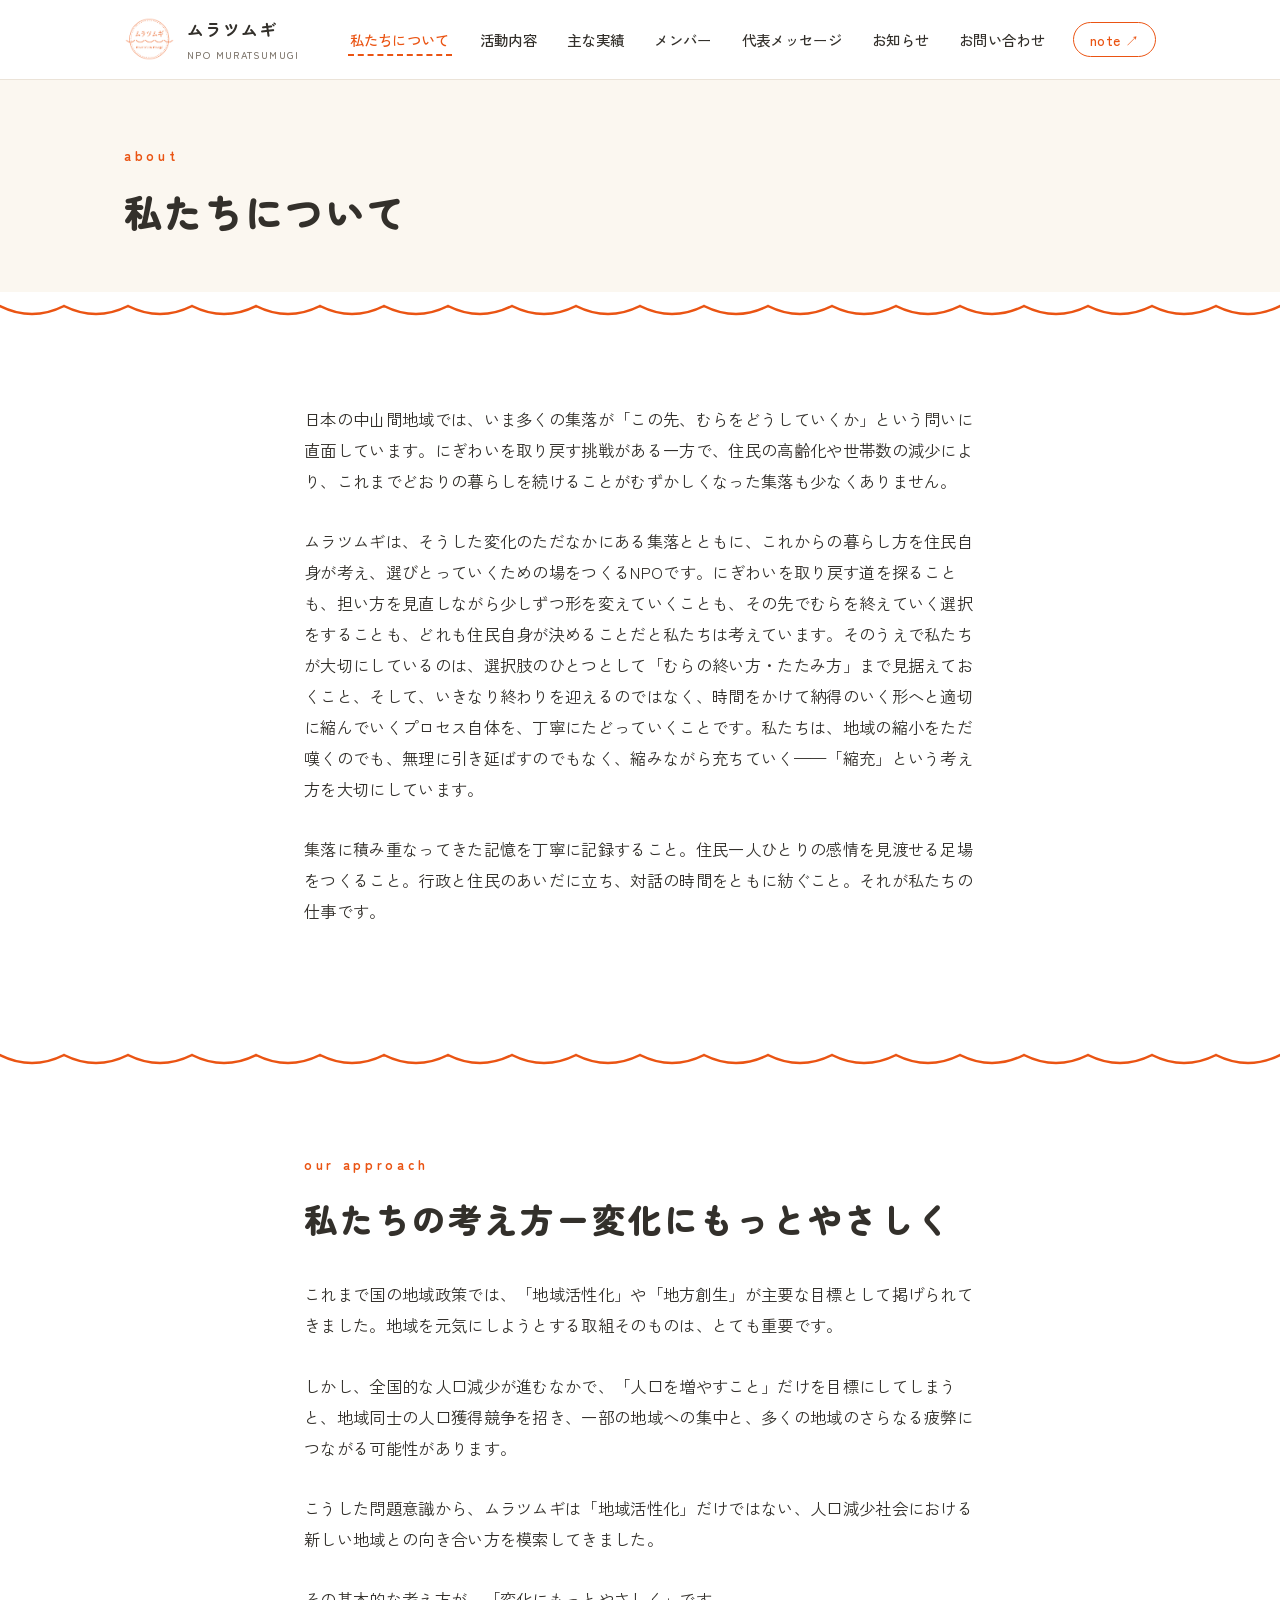
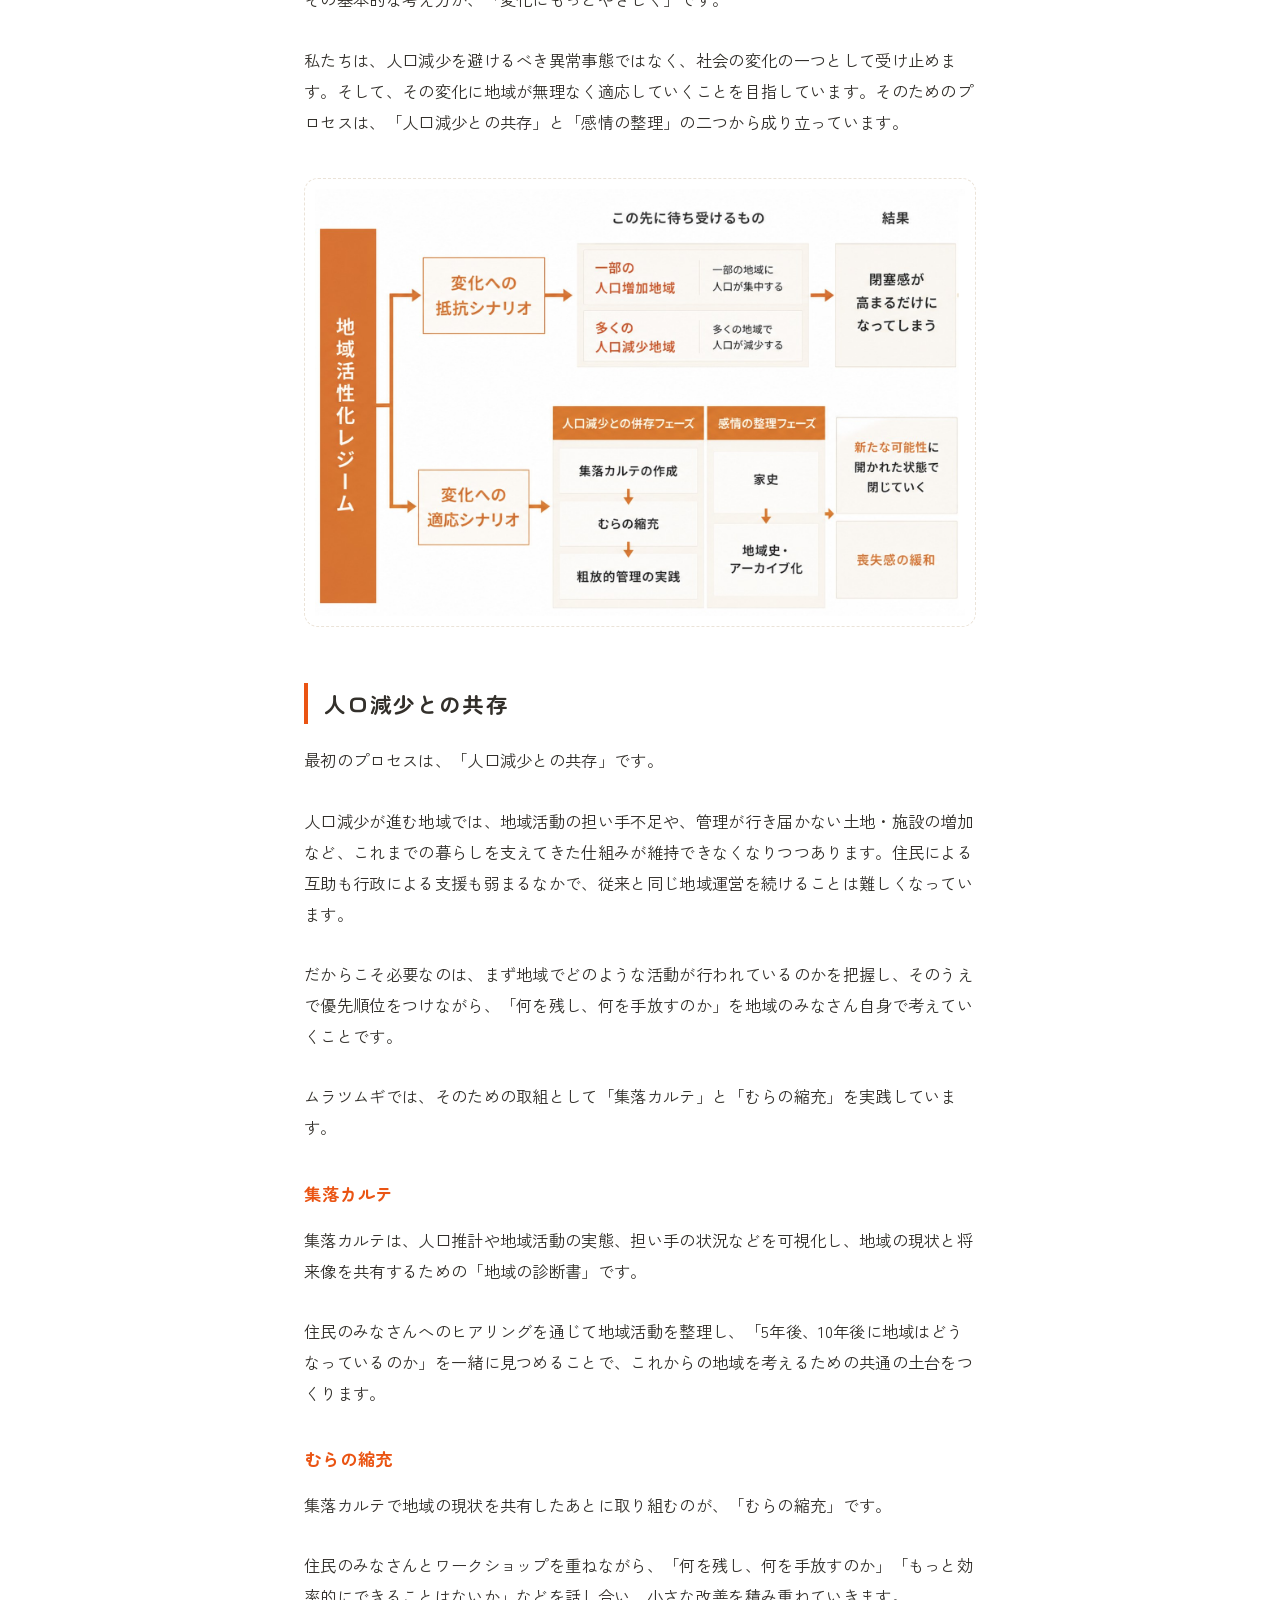
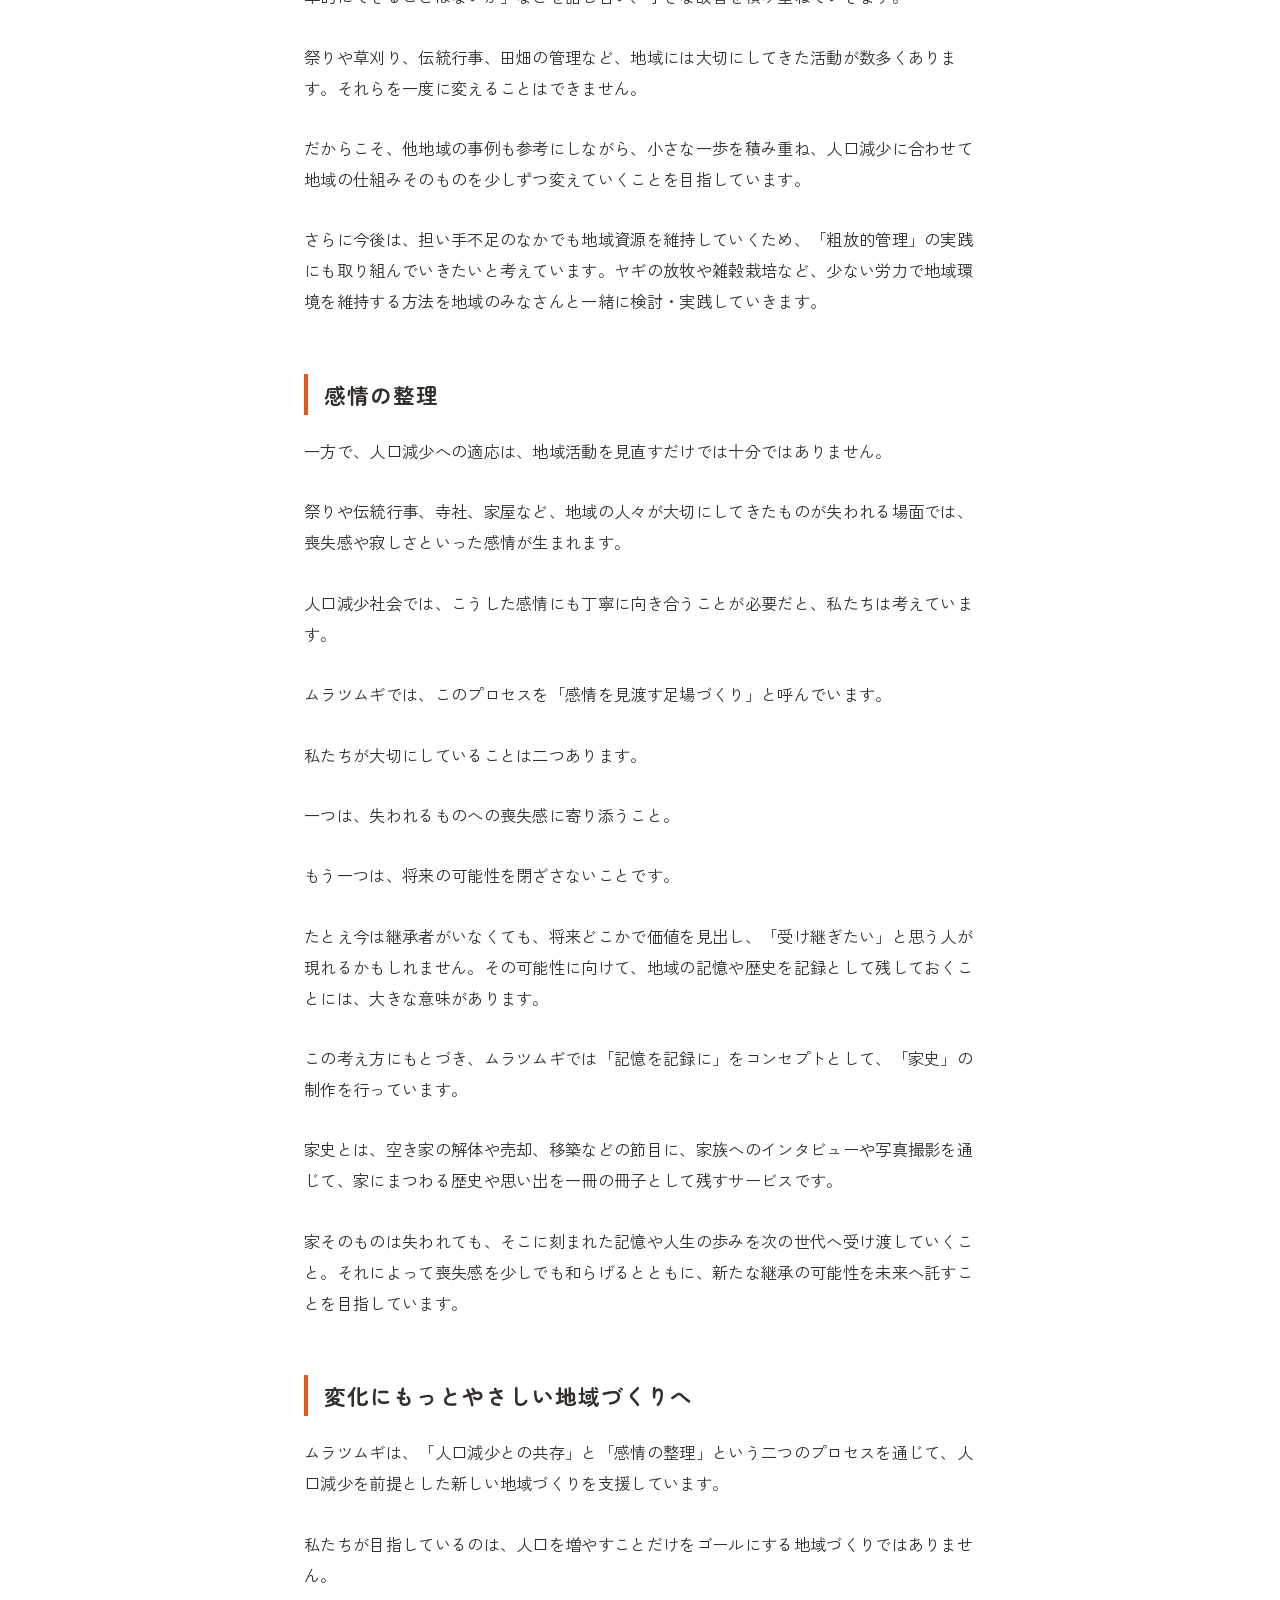
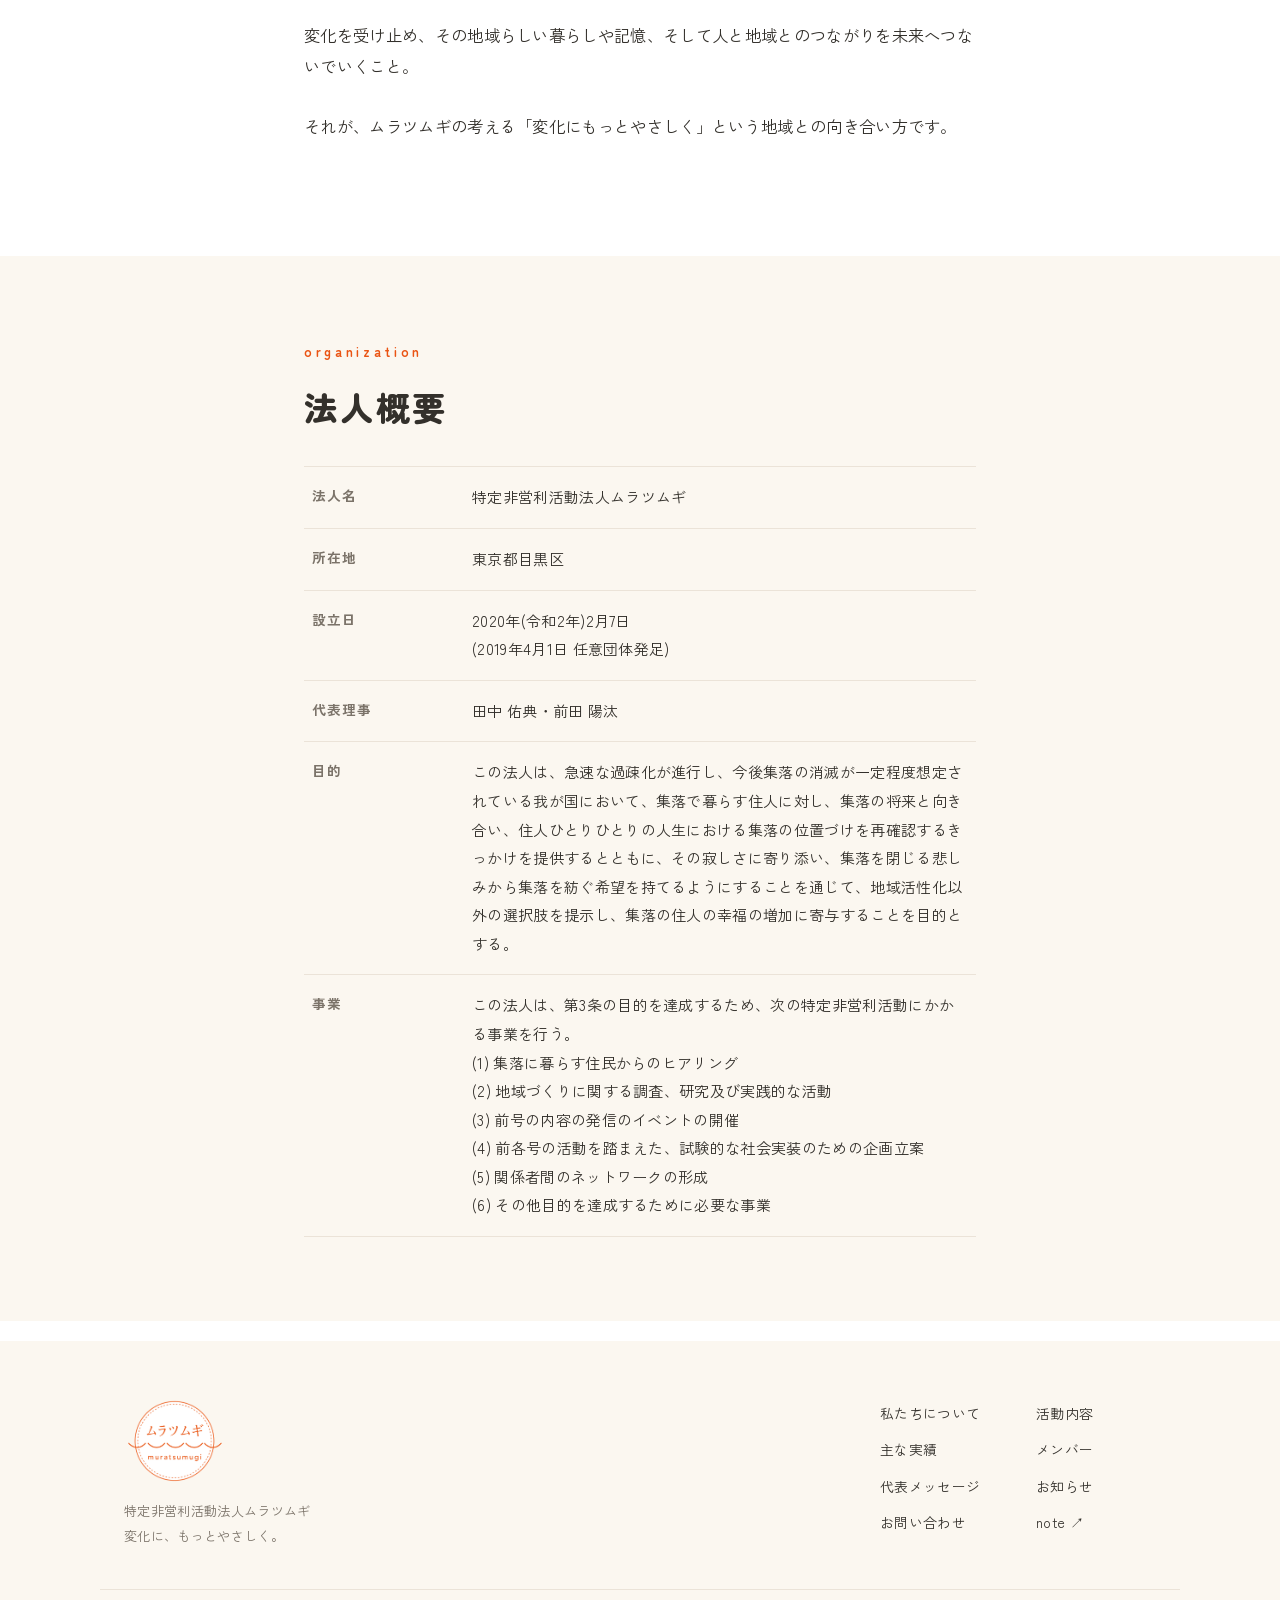
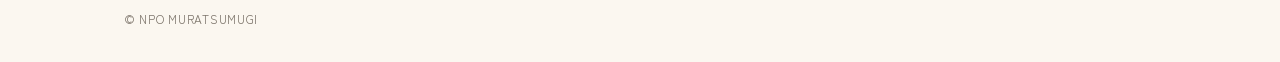
==== about.html @ b2b8e6e3 "Add files via upload" ====
<!DOCTYPE html>
<html lang="ja">
<head>
<meta charset="UTF-8">
<meta name="viewport" content="width=device-width, initial-scale=1.0">
<title>私たちについて|特定非営利活動法人ムラツムギ</title>
<meta name="description" content="ムラツムギの目的と問題意識、団体概要。">
<link rel="icon" href="assets/img/favicon.png">
<link rel="apple-touch-icon" href="assets/img/icon-180.png">
<link rel="preconnect" href="https://fonts.googleapis.com">
<link rel="preconnect" href="https://fonts.gstatic.com" crossorigin>
<link href="https://fonts.googleapis.com/css2?family=Zen+Kaku+Gothic+New:wght@400;500;700&family=Zen+Maru+Gothic:wght@500;700;900&display=swap" rel="stylesheet">
<link rel="stylesheet" href="assets/css/style.css">
</head>
<body data-page="about">

<header class="site-header">
  <div class="header-inner">
    <a class="brand" href="index.html">
      <img src="assets/img/logo.png" alt="ムラツムギのロゴ">
      <span class="brand-name">ムラツムギ<small>NPO MURATSUMUGI</small></span>
    </a>
    <button class="nav-toggle" aria-label="メニューを開く" aria-expanded="false">
      <span></span><span></span><span></span>
    </button>
    <nav class="global-nav" aria-label="グローバルナビゲーション">
      <ul>
        <li><a href="about.html">私たちについて</a></li>
        <li><a href="activities.html">活動内容</a></li>
        <li><a href="works.html">主な実績</a></li>
        <li><a href="members.html">メンバー</a></li>
        <li><a href="message.html">代表メッセージ</a></li>
        <li><a href="news.html">お知らせ</a></li>
        <li><a href="contact.html">お問い合わせ</a></li>
        <li><a class="nav-note-link" href="https://note.com/muratsumugi" target="_blank" rel="noopener" data-note-url>note ↗</a></li>
      </ul>
    </nav>
  </div>
</header>

<main>
  <div class="page-header">
    <div class="container">
      <p class="eyebrow">about</p>
      <h1>私たちについて</h1>
    </div>
  </div>
  <div class="wave wave--drift" aria-hidden="true"></div>

  <section class="section">
    <div class="narrow">
      <div class="message-body" id="about-body"></div>
    </div>
  </section>
  <div class="wave" aria-hidden="true"></div>
  <section class="section">
    <div class="narrow">
      <p class="eyebrow">our approach</p>
      <h2 class="section-title" id="philosophy-title"></h2>
      <div class="message-body rich" id="philosophy-body"></div>
    </div>
  </section>
  <section class="section section--kinari">
    <div class="narrow">
      <p class="eyebrow">organization</p>
      <h2 class="section-title">法人概要</h2>
      <dl class="org-table" id="org-table"></dl>
    </div>
  </section>
</main>

<footer class="site-footer">
  <div class="footer-inner">
    <div class="footer-brand">
      <img src="assets/img/logo.png" alt="ムラツムギのロゴ">
      <p>特定非営利活動法人ムラツムギ<br>変化に、もっとやさしく。</p>
    </div>
    <nav class="footer-nav" aria-label="フッターナビゲーション">
      <ul>
        <li><a href="about.html">私たちについて</a></li>
        <li><a href="activities.html">活動内容</a></li>
        <li><a href="works.html">主な実績</a></li>
        <li><a href="members.html">メンバー</a></li>
        <li><a href="message.html">代表メッセージ</a></li>
        <li><a href="news.html">お知らせ</a></li>
        <li><a href="contact.html">お問い合わせ</a></li>
        <li><a href="https://note.com/muratsumugi" target="_blank" rel="noopener" data-note-url>note ↗</a></li>
      </ul>
    </nav>
  </div>
  <p class="copyright">© NPO MURATSUMUGI</p>
</footer>

<script src="assets/js/main.js"></script>
</body>
</html>
---- assets/css/style.css ----
/* ============================================================
   ムラツムギ 公式サイト スタイルシート
   デザイントークンはロゴから抽出:
   朱 #EA5413 / 墨 #33302B / 灰 #7B7369 / 生成り #FBF7F0
   モチーフ: 波線(畝・山並み・縫い取り) と 破線(縫い目)
   ============================================================ */

:root {
  --shu: #EA5413;          /* ロゴの朱色 */
  --shu-deep: #C74409;     /* ホバー等の濃い朱 */
  --shu-tint: #FDEFE6;     /* 朱の淡い下地 */
  --sumi: #33302B;         /* 本文の墨色 */
  --hai: #7B7369;          /* 補助テキスト */
  --kinari: #FBF7F0;       /* 生成り(アクセント面) */
  --line: #EBE3D8;         /* 罫線 */
  --white: #FFFFFF;

  --font-display: "Zen Maru Gothic", "Hiragino Maru Gothic ProN", sans-serif;
  --font-body: "Zen Kaku Gothic New", "Hiragino Kaku Gothic ProN", "Yu Gothic", sans-serif;

  --w-max: 1080px;
  --w-narrow: 720px;
}

* { box-sizing: border-box; margin: 0; padding: 0; }

html { scroll-behavior: smooth; }

body {
  font-family: var(--font-body);
  color: var(--sumi);
  background: var(--white);
  line-height: 1.9;
  font-size: 16px;
  letter-spacing: 0.02em;
  -webkit-font-smoothing: antialiased;
}

img { max-width: 100%; display: block; }
a { color: var(--shu); text-decoration: none; }
a:hover { color: var(--shu-deep); }
a:focus-visible, button:focus-visible {
  outline: 2px solid var(--shu);
  outline-offset: 3px;
  border-radius: 2px;
}

.container { max-width: var(--w-max); margin: 0 auto; padding: 0 24px; }
.narrow { max-width: var(--w-narrow); margin: 0 auto; padding: 0 24px; }

/* ---------- ヘッダー ---------- */
.site-header {
  position: sticky; top: 0; z-index: 50;
  background: rgba(255,255,255,0.92);
  backdrop-filter: blur(8px);
  border-bottom: 1px solid var(--line);
}
.header-inner {
  max-width: var(--w-max); margin: 0 auto; padding: 14px 24px;
  display: flex; align-items: center; justify-content: space-between; gap: 16px;
}
.brand { display: flex; align-items: center; gap: 12px; color: var(--sumi); }
.brand img { height: 44px; width: auto; }
.brand-name {
  font-family: var(--font-display); font-weight: 700; font-size: 1.05rem;
  letter-spacing: 0.06em;
}
.brand-name small {
  display: block; font-size: 0.62rem; font-weight: 500; color: var(--hai);
  letter-spacing: 0.14em;
}

.global-nav ul { display: flex; gap: 26px; list-style: none; align-items: center; }
.global-nav a {
  color: var(--sumi); font-size: 0.9rem; font-weight: 500;
  padding: 6px 2px; position: relative;
}
.global-nav a::after {
  content: ""; position: absolute; left: 0; right: 100%; bottom: 0;
  border-bottom: 2px dashed var(--shu);
  transition: right 0.25s ease;
}
.global-nav a:hover::after, .global-nav a[aria-current="page"]::after { right: 0; }
.global-nav a[aria-current="page"] { color: var(--shu); }

.nav-note-link {
  border: 1.5px solid var(--shu); border-radius: 999px;
  padding: 6px 16px !important; color: var(--shu) !important; font-weight: 700;
}
.nav-note-link:hover { background: var(--shu); color: var(--white) !important; }
.nav-note-link::after { display: none; }

.nav-toggle {
  display: none; background: none; border: none; cursor: pointer;
  width: 44px; height: 44px; position: relative;
}
.nav-toggle span {
  position: absolute; left: 10px; right: 10px; height: 2px;
  background: var(--sumi); border-radius: 2px; transition: 0.25s;
}
.nav-toggle span:nth-child(1) { top: 15px; }
.nav-toggle span:nth-child(2) { top: 22px; }
.nav-toggle span:nth-child(3) { top: 29px; }
.nav-open .nav-toggle span:nth-child(1) { top: 22px; transform: rotate(45deg); }
.nav-open .nav-toggle span:nth-child(2) { opacity: 0; }
.nav-open .nav-toggle span:nth-child(3) { top: 22px; transform: rotate(-45deg); }

@media (max-width: 860px) {
  .nav-toggle { display: block; }
  .global-nav {
    display: none;
    position: absolute; top: 100%; left: 0; right: 0;
    background: var(--white); border-bottom: 1px solid var(--line);
    padding: 12px 24px 24px;
  }
  .nav-open .global-nav { display: block; }
  .global-nav ul { flex-direction: column; align-items: flex-start; gap: 4px; }
  .global-nav a { display: block; padding: 10px 4px; font-size: 1rem; }
  .nav-note-link { margin-top: 8px; }
}

/* ---------- 波線ディバイダー(ロゴのモチーフ) ---------- */
.wave { display: block; width: 100%; height: 28px; overflow: hidden; }
.wave svg { display: block; width: 200%; height: 100%; }
@media (prefers-reduced-motion: no-preference) {
  .wave--drift svg { animation: waveDrift 26s linear infinite; }
}
@keyframes waveDrift {
  from { transform: translateX(0); }
  to   { transform: translateX(-50%); }
}

/* ---------- ヒーロー ---------- */
.hero {
  background: var(--kinari);
  padding: 88px 0 64px;
  position: relative;
}
.hero-inner { max-width: var(--w-max); margin: 0 auto; padding: 0 24px; }
.hero-vision-label {
  font-family: var(--font-display); font-weight: 700; font-size: 0.8rem;
  letter-spacing: 0.3em; color: var(--shu); margin-bottom: 20px;
}
.hero-catch {
  font-family: var(--font-display); font-weight: 900;
  font-size: clamp(2rem, 5.4vw, 3.6rem);
  line-height: 1.5; letter-spacing: 0.05em;
  margin-bottom: 32px;
}
.hero-catch .accent { color: var(--shu); }
.hero-mission {
  display: flex; flex-wrap: wrap; gap: 12px 20px; margin-bottom: 36px;
}
.hero-mission span {
  font-family: var(--font-display); font-weight: 700; font-size: 0.95rem;
  border: 1.5px dashed var(--shu); border-radius: 999px;
  padding: 7px 20px; color: var(--shu); background: var(--white);
}
.hero-lead { max-width: 560px; color: var(--hai); font-size: 0.98rem; }

/* ---------- セクション共通 ---------- */
.section { padding: 84px 0; }
.section--kinari { background: var(--kinari); }
.eyebrow {
  font-family: var(--font-display); font-weight: 700;
  font-size: 0.82rem; letter-spacing: 0.28em; color: var(--shu);
  text-transform: lowercase; margin-bottom: 10px;
}
.section-title {
  font-family: var(--font-display); font-weight: 900;
  font-size: clamp(1.5rem, 3vw, 2.1rem); letter-spacing: 0.06em;
  margin-bottom: 28px;
}
.section-lead { color: var(--hai); max-width: 620px; margin-bottom: 40px; }
.section-lead--wide { max-width: 800px; }

/* ---------- カード(縫い目=破線ボーダー) ---------- */
.card-grid { display: grid; grid-template-columns: repeat(3, 1fr); gap: 24px; }
.card-grid--four { grid-template-columns: repeat(2, 1fr); }
@media (max-width: 600px) { .card-grid--four { grid-template-columns: 1fr; } }
@media (max-width: 900px) { .card-grid { grid-template-columns: 1fr 1fr; } }
@media (max-width: 600px) { .card-grid { grid-template-columns: 1fr; } }

.stitch-card {
  border: 1.5px dashed var(--line); border-radius: 16px;
  padding: 30px 26px; background: var(--white);
  transition: border-color 0.25s ease, transform 0.25s ease;
}
.stitch-card:hover { border-color: var(--shu); transform: translateY(-3px); }
a.stitch-card { display: block; color: inherit; }
.card-number {
  font-family: var(--font-display); font-weight: 900; font-size: 0.95rem;
  color: var(--shu); letter-spacing: 0.1em; margin-bottom: 8px;
}
.card-link-hint { font-size: 0.8rem; color: var(--shu); font-weight: 700; margin-top: 12px; display: inline-block; }
.stitch-card h3 {
  font-family: var(--font-display); font-weight: 700; font-size: 1.12rem;
  margin-bottom: 12px; letter-spacing: 0.04em;
}
.stitch-card .card-tag {
  display: inline-block; font-size: 0.72rem; font-weight: 700;
  color: var(--shu); background: var(--shu-tint); border-radius: 999px;
  padding: 3px 12px; margin-bottom: 14px; letter-spacing: 0.1em;
}
.stitch-card p { font-size: 0.92rem; color: var(--hai); }
.card-photo {
  width: calc(100% + 20px); margin: -14px -10px 18px;
  aspect-ratio: 16 / 10; object-fit: cover; border-radius: 10px;
}
.stitch-card--photo { padding-top: 24px; }

/* ---------- 活動詳細(活動内容ページ) ---------- */
.activity-list { display: grid; gap: 28px; }
.activity-row {
  display: grid; grid-template-columns: 340px 1fr; gap: 34px;
  border: 1.5px dashed var(--line); border-radius: 20px;
  padding: 30px; background: var(--white); align-items: start;
  transition: border-color 0.25s ease;
}
.activity-row:hover { border-color: var(--shu); }
.activity-photo {
  width: 100%; aspect-ratio: 4 / 3; object-fit: cover;
  border-radius: 12px; background: var(--kinari);
}
.activity-photo--placeholder {
  display: flex; flex-direction: column; align-items: center; justify-content: center;
  gap: 8px; color: var(--hai); font-size: 0.78rem; letter-spacing: 0.12em;
  border: 1.5px dashed var(--line); border-radius: 12px;
}
.activity-photo--placeholder::before {
  content: ""; width: 60px; height: 14px;
  background:
    radial-gradient(circle at 15px -1px, transparent 13px, var(--shu) 13.5px, var(--shu) 15px, transparent 16px) 0 0 / 30px 14px repeat-x;
  opacity: 0.5;
}
.activity-number {
  font-family: var(--font-display); font-weight: 900; font-size: 1rem;
  color: var(--shu); letter-spacing: 0.12em; margin-bottom: 6px;
}
.activity-row h2 {
  font-family: var(--font-display); font-weight: 700; font-size: 1.3rem;
  letter-spacing: 0.05em; margin-bottom: 6px;
}
.activity-row h2 a { color: inherit; }
.activity-row h2 a:hover { color: var(--shu); }
.activity-row .card-tag { display: inline-block; font-size: 0.72rem; font-weight: 700;
  color: var(--shu); background: var(--shu-tint); border-radius: 999px;
  padding: 3px 12px; margin-bottom: 14px; letter-spacing: 0.1em; }
.activity-desc { font-size: 0.95rem; color: var(--sumi); }
.activity-desc p + p { margin-top: 1em; }
.activity-link { margin-top: 18px; }
@media (max-width: 760px) {
  .activity-row { grid-template-columns: 1fr; gap: 22px; padding: 24px 20px; }
}

/* ---------- お知らせリスト ---------- */
.news-list { list-style: none; border-top: 1px solid var(--line); }
.news-list li { border-bottom: 1px solid var(--line); }
.news-list a, .news-list .news-row {
  display: flex; gap: 24px; padding: 20px 8px; color: var(--sumi);
  align-items: baseline; transition: background 0.2s;
}
.news-list a:hover { background: var(--shu-tint); }
.news-date {
  font-family: var(--font-display); font-size: 0.82rem; color: var(--hai);
  flex-shrink: 0; letter-spacing: 0.08em;
}
.news-cat {
  flex-shrink: 0; font-size: 0.7rem; font-weight: 700; color: var(--shu);
  border: 1px solid var(--shu); border-radius: 999px; padding: 1px 10px;
  letter-spacing: 0.08em;
}
.news-title { font-size: 0.95rem; }
@media (max-width: 600px) {
  .news-list a, .news-list .news-row { flex-wrap: wrap; gap: 8px 14px; }
}

/* お知らせ記事本文 */
.news-article { padding: 36px 0 8px; border-bottom: 1px solid var(--line); }
.news-article h2 {
  font-family: var(--font-display); font-weight: 700; font-size: 1.3rem;
  margin: 10px 0 18px; letter-spacing: 0.04em;
}
.news-article .news-body p { margin-bottom: 1.2em; font-size: 0.96rem; }
.news-article .news-body a { text-decoration: underline; }
.news-photo {
  width: 100%; max-height: 420px; object-fit: cover;
  border-radius: 14px; margin-bottom: 22px;
  border: 1.5px dashed var(--line); padding: 6px; background: var(--white);
}

/* ---------- メンバー ---------- */
.member-grid { display: grid; grid-template-columns: repeat(3, 1fr); gap: 40px 32px; max-width: 900px; margin: 0 auto; }
@media (max-width: 980px) { .member-grid { grid-template-columns: repeat(2, 1fr); } }
@media (max-width: 520px) { .member-grid { grid-template-columns: 1fr; } }

.member { text-align: center; }
.member-photo-frame {
  width: 168px; height: 168px; margin: 0 auto 18px;
  border: 2px dashed var(--shu); border-radius: 50%;
  padding: 7px; background: var(--white);
}
.member-photo {
  width: 100%; height: 100%; border-radius: 50%; object-fit: cover;
  background: var(--shu-tint);
}
.member-photo--placeholder {
  display: flex; align-items: center; justify-content: center;
  font-family: var(--font-display); font-weight: 900; font-size: 2rem;
  color: var(--shu);
}
.member-name {
  font-family: var(--font-display); font-weight: 700; font-size: 1.1rem;
  letter-spacing: 0.08em;
}
.member-name small {
  display: block; font-weight: 500; font-size: 0.68rem; color: var(--hai);
  letter-spacing: 0.18em; margin-top: 2px;
}
.member-role { font-size: 0.8rem; color: var(--shu); font-weight: 700; margin: 8px 0 10px; }
.member-bio { font-size: 0.85rem; color: var(--hai); text-align: left; }

.simple-member-block { margin-top: 64px; }
.simple-member-heading {
  font-family: var(--font-display); font-weight: 700; font-size: 1.05rem;
  letter-spacing: 0.1em; color: var(--hai); margin-bottom: 20px;
  display: flex; align-items: center; gap: 14px;
}
.simple-member-heading::after {
  content: ""; flex: 1; border-bottom: 1.5px dashed var(--line);
}
.simple-member-list {
  list-style: none; display: flex; flex-wrap: wrap; gap: 12px 14px;
}
.simple-member-list li {
  font-family: var(--font-display); font-weight: 700; font-size: 0.92rem;
  letter-spacing: 0.08em; color: var(--sumi);
  border: 1.5px dashed var(--line); border-radius: 999px;
  padding: 8px 22px; background: var(--white);
}

.advisor-list { display: grid; gap: 20px; }
.advisor {
  display: flex; gap: 22px; align-items: flex-start;
  border: 1.5px dashed var(--line); border-radius: 16px;
  padding: 24px 26px; background: var(--white);
}
.advisor .member-photo-frame { width: 92px; height: 92px; margin: 0; flex-shrink: 0; padding: 5px; }
.advisor-name { font-family: var(--font-display); font-weight: 700; font-size: 1.02rem; }
.advisor-affil { font-size: 0.82rem; color: var(--shu); font-weight: 700; margin: 2px 0 8px; }
.advisor-bio { font-size: 0.88rem; color: var(--hai); }
@media (max-width: 560px) { .advisor { flex-direction: column; align-items: center; text-align: center; } }

/* ---------- メッセージ ---------- */
.message-body { font-size: 1.02rem; }
.message-body p { margin-bottom: 1.8em; }
.message-sign {
  margin-top: 48px; text-align: right;
  font-family: var(--font-display); font-weight: 700; letter-spacing: 0.1em;
}
.message-sign small { display: block; font-weight: 500; color: var(--hai); font-size: 0.78rem; }

/* ---------- リッチ本文(見出し・図解つき長文) ---------- */
.rich h2 {
  font-family: var(--font-display); font-weight: 700; font-size: 1.35rem;
  letter-spacing: 0.05em; margin: 2.6em 0 1em;
  padding-left: 16px; border-left: 4px solid var(--shu);
}
.rich h3 {
  font-family: var(--font-display); font-weight: 700; font-size: 1.08rem;
  letter-spacing: 0.05em; margin: 2em 0 0.8em; color: var(--shu);
}
.rich-hr {
  border: none; border-top: 1.5px dashed var(--line); margin: 3em auto; width: 60%;
}
.rich-figure { margin: 2.5em 0; }
.rich-figure img {
  width: 100%; border: 1.5px dashed var(--line); border-radius: 14px;
  padding: 10px; background: var(--white);
}

/* ---------- 定義リスト(団体概要) ---------- */
.org-table { display: grid; grid-template-columns: 160px 1fr; border-top: 1px solid var(--line); }
.org-table dt, .org-table dd { padding: 16px 8px; border-bottom: 1px solid var(--line); font-size: 0.94rem; }
.org-table dt { font-weight: 700; color: var(--hai); font-size: 0.85rem; letter-spacing: 0.08em; }
@media (max-width: 560px) {
  .org-table { grid-template-columns: 1fr; }
  .org-table dt { border-bottom: none; padding-bottom: 0; }
}

/* ---------- ボタン ---------- */
.btn {
  display: inline-block; font-family: var(--font-display); font-weight: 700;
  font-size: 0.92rem; letter-spacing: 0.08em;
  border: 1.5px solid var(--shu); border-radius: 999px;
  padding: 12px 34px; color: var(--shu); background: var(--white);
  transition: 0.2s; cursor: pointer;
}
.btn:hover { background: var(--shu); color: var(--white); }
.btn--fill { background: var(--shu); color: var(--white); }
.btn--fill:hover { background: var(--shu-deep); border-color: var(--shu-deep); color: var(--white); }
.btn-row { display: flex; gap: 16px; flex-wrap: wrap; margin-top: 36px; }

/* ---------- Note セクション ---------- */
.note-banner {
  border: 1.5px dashed var(--shu); border-radius: 20px;
  padding: 40px 36px; display: flex; gap: 24px; align-items: center;
  justify-content: space-between; flex-wrap: wrap; background: var(--white);
}
.note-banner h3 { font-family: var(--font-display); font-weight: 700; font-size: 1.15rem; margin-bottom: 6px; }
.note-banner p { color: var(--hai); font-size: 0.9rem; }

/* ---------- お問い合わせ ---------- */
.form-embed { border: 1.5px dashed var(--line); border-radius: 20px; overflow: hidden; background: var(--white); }
.form-embed iframe { display: block; width: 100%; min-height: 900px; border: none; }
.form-placeholder { padding: 60px 30px; text-align: center; color: var(--hai); }

/* ---------- スクロールリビール ---------- */
@media (prefers-reduced-motion: no-preference) {
  .reveal { opacity: 0; transform: translateY(18px); transition: opacity 0.7s ease, transform 0.7s ease; }
  .reveal.is-visible { opacity: 1; transform: none; }
}

/* ---------- フッター ---------- */
.site-footer { background: var(--kinari); padding: 56px 0 32px; margin-top: 20px; }
.footer-inner {
  max-width: var(--w-max); margin: 0 auto; padding: 0 24px;
  display: flex; justify-content: space-between; gap: 36px; flex-wrap: wrap;
}
.footer-brand img { height: 88px; margin-bottom: 14px; }
.footer-brand p { font-size: 0.82rem; color: var(--hai); }
.footer-nav ul { list-style: none; display: grid; grid-template-columns: repeat(2, minmax(120px, auto)); gap: 6px 36px; }
.footer-nav a { color: var(--sumi); font-size: 0.86rem; }
.footer-nav a:hover { color: var(--shu); }
.copyright {
  max-width: var(--w-max); margin: 40px auto 0; padding: 18px 24px 0;
  border-top: 1px solid var(--line);
  font-size: 0.74rem; color: var(--hai); letter-spacing: 0.06em;
}

/* ---------- ページヘッダー(下層) ---------- */
.page-header { background: var(--kinari); padding: 64px 0 44px; }
.page-header .eyebrow { margin-bottom: 6px; }
.page-header h1 {
  font-family: var(--font-display); font-weight: 900;
  font-size: clamp(1.7rem, 4vw, 2.4rem); letter-spacing: 0.06em;
}
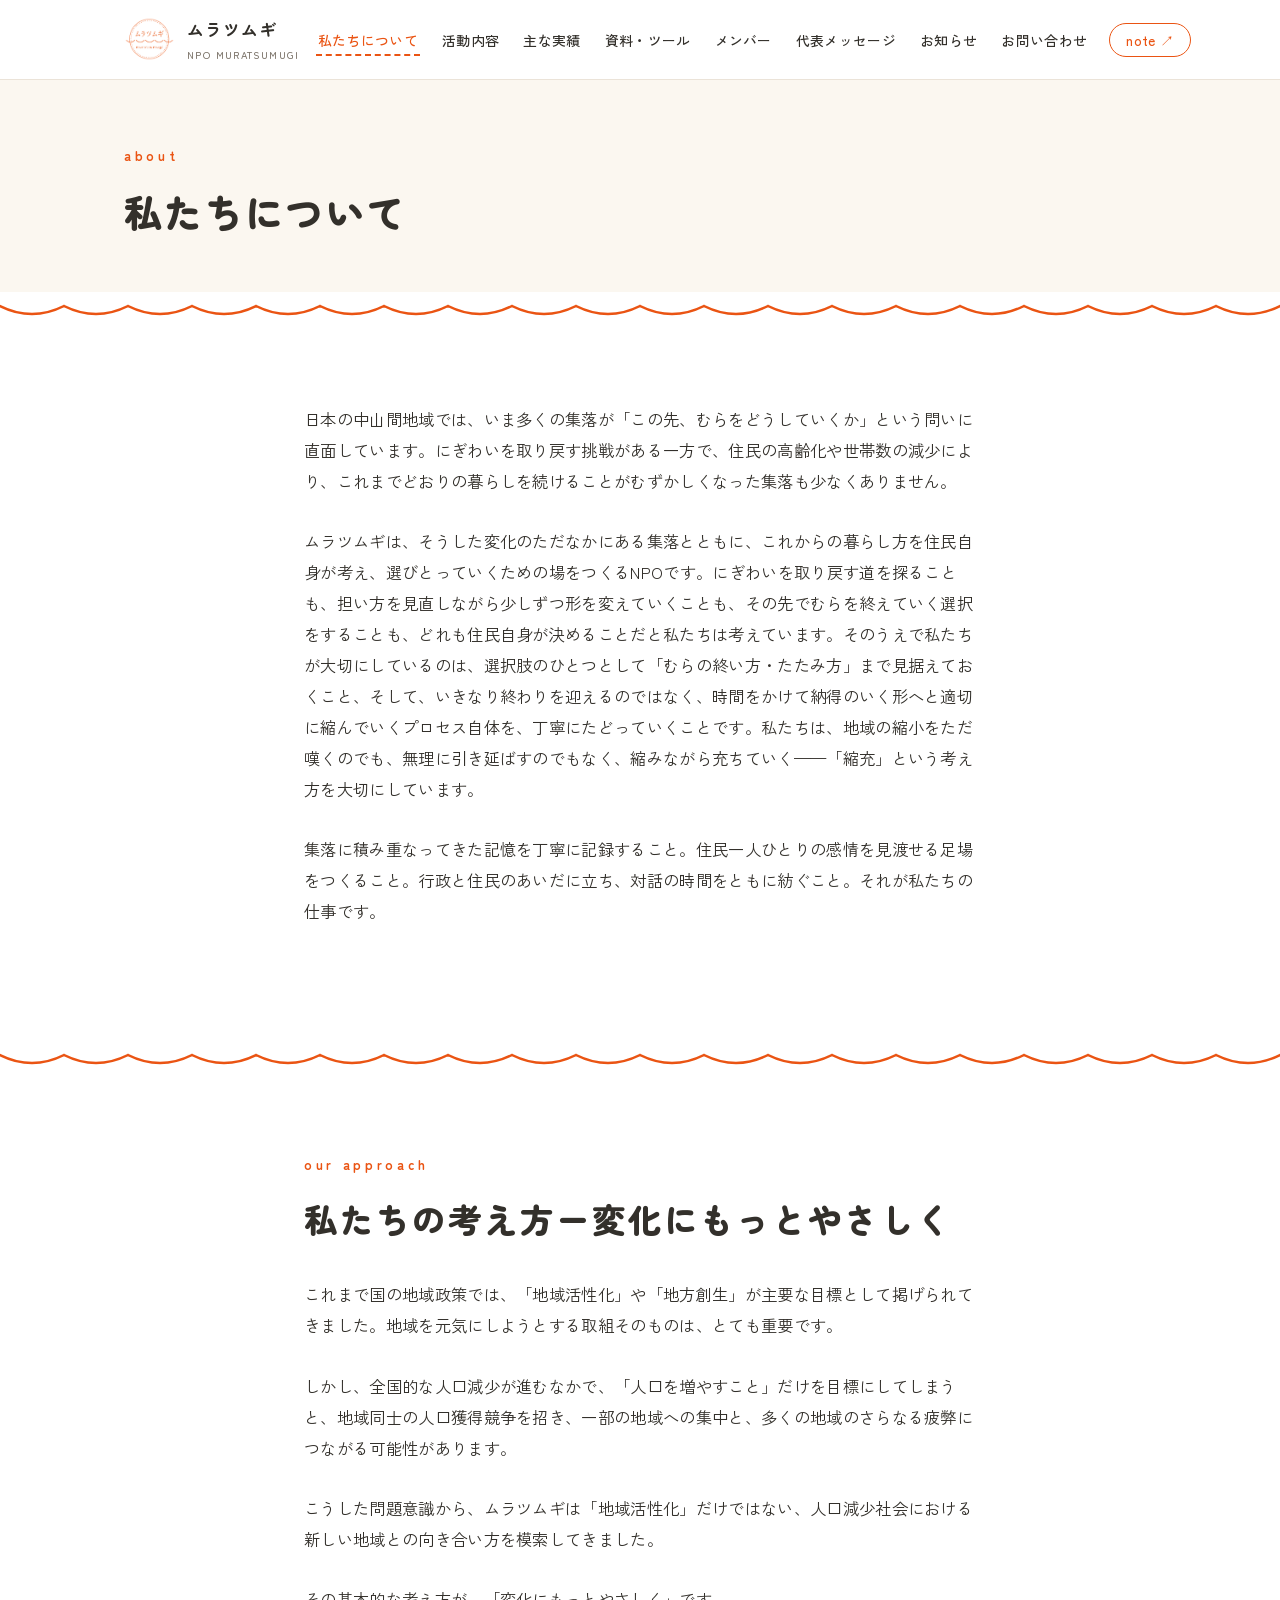
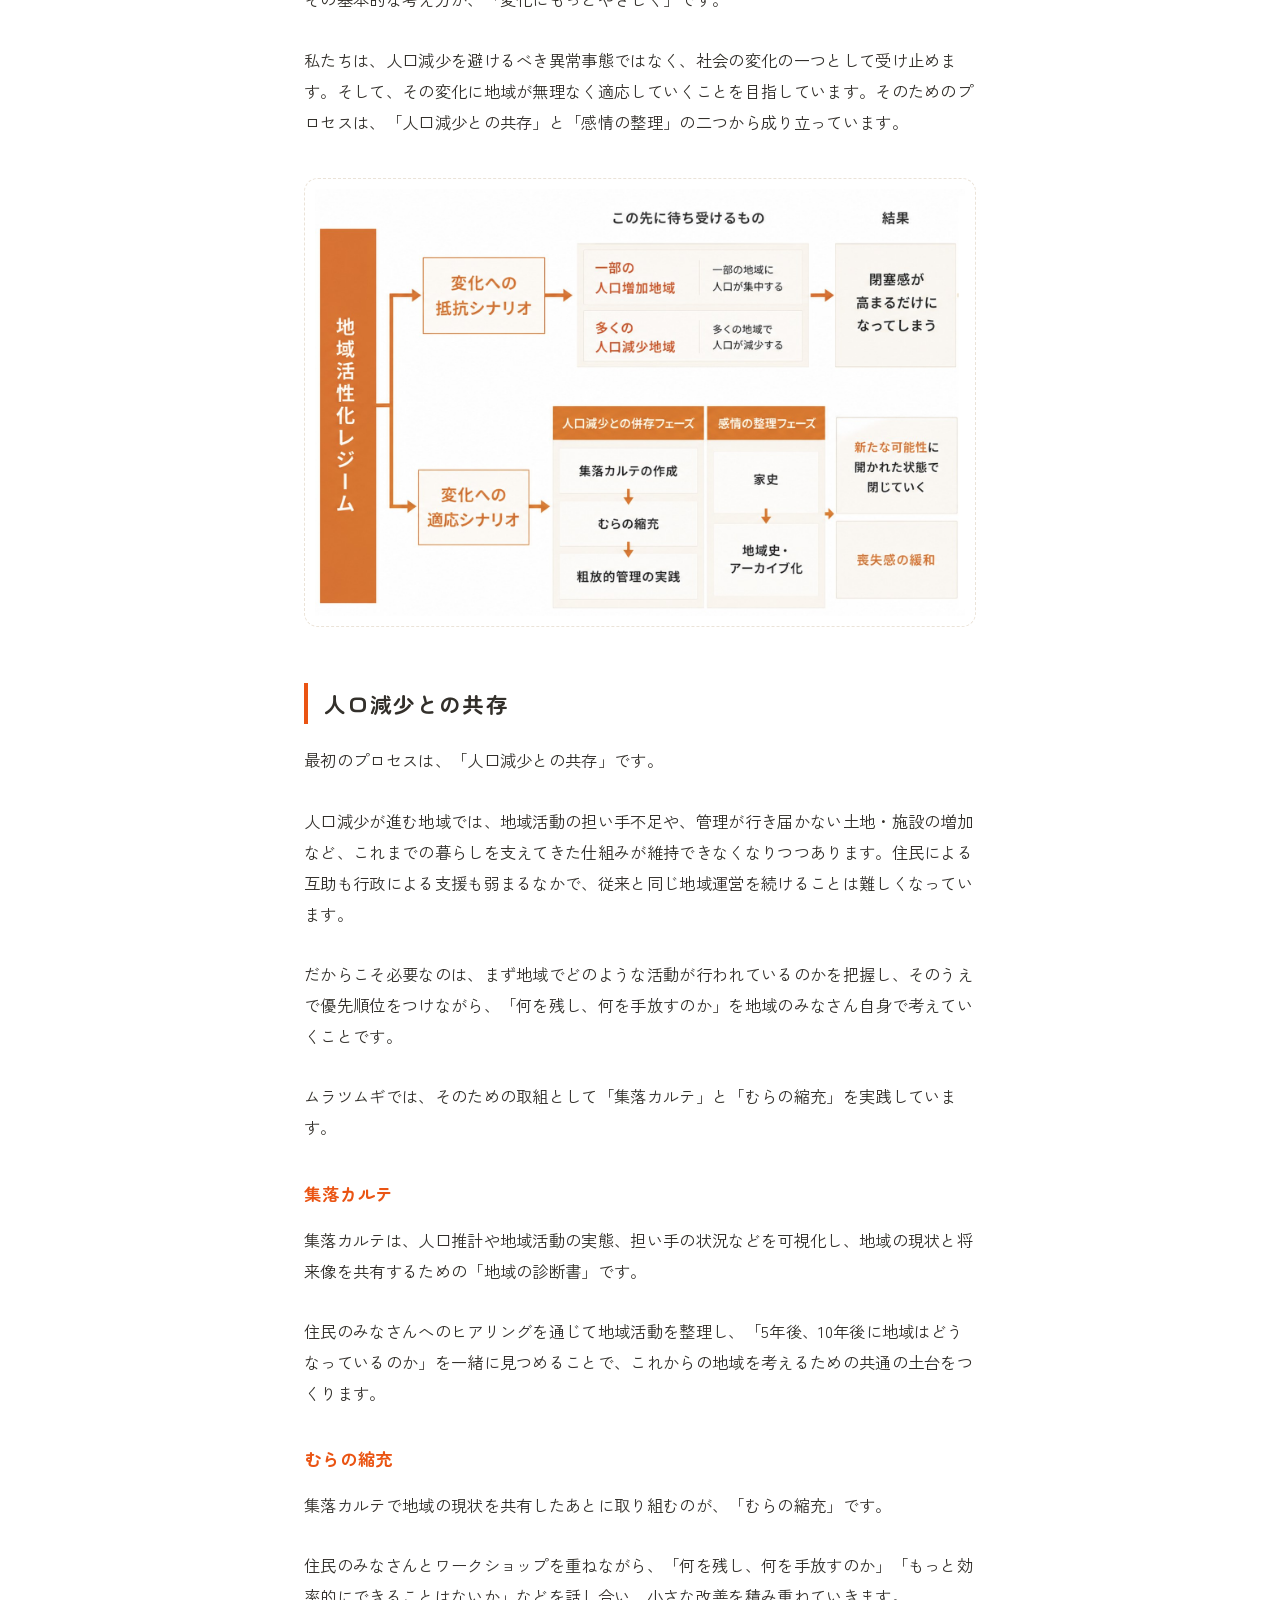
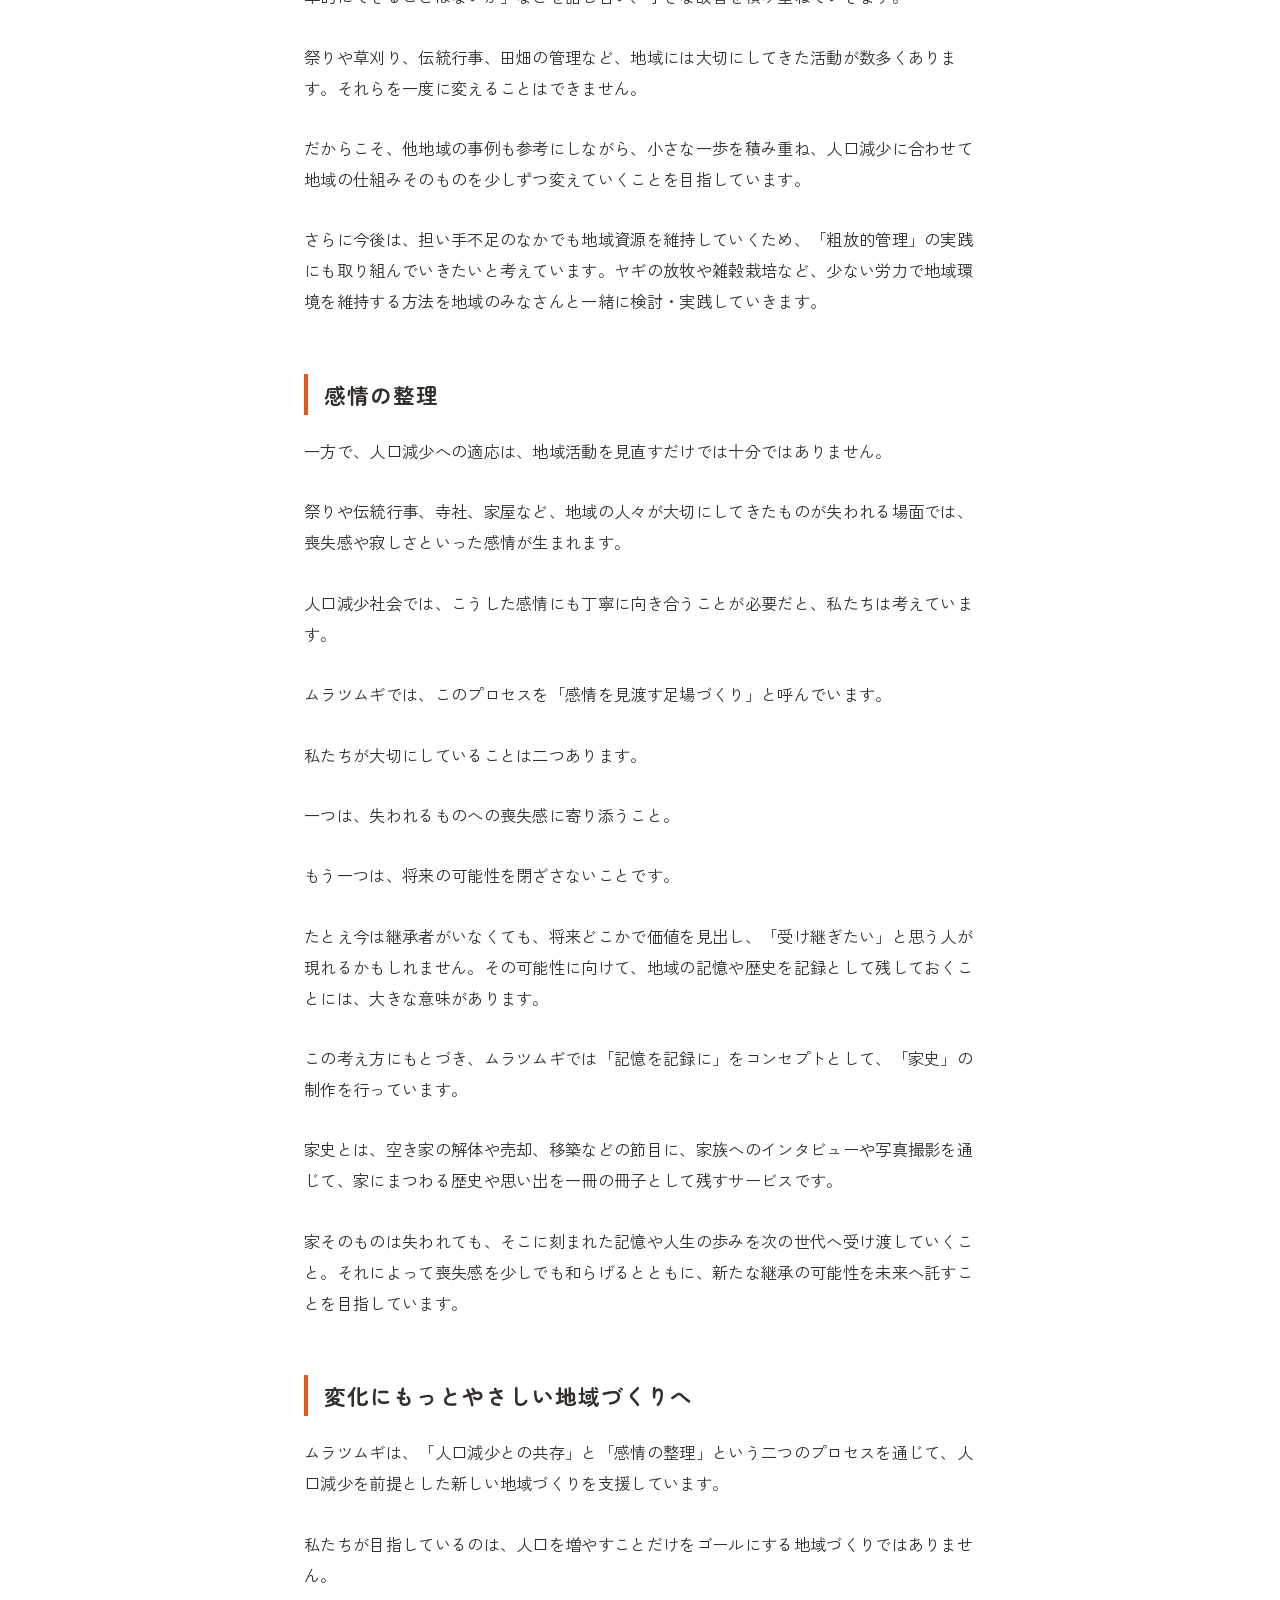
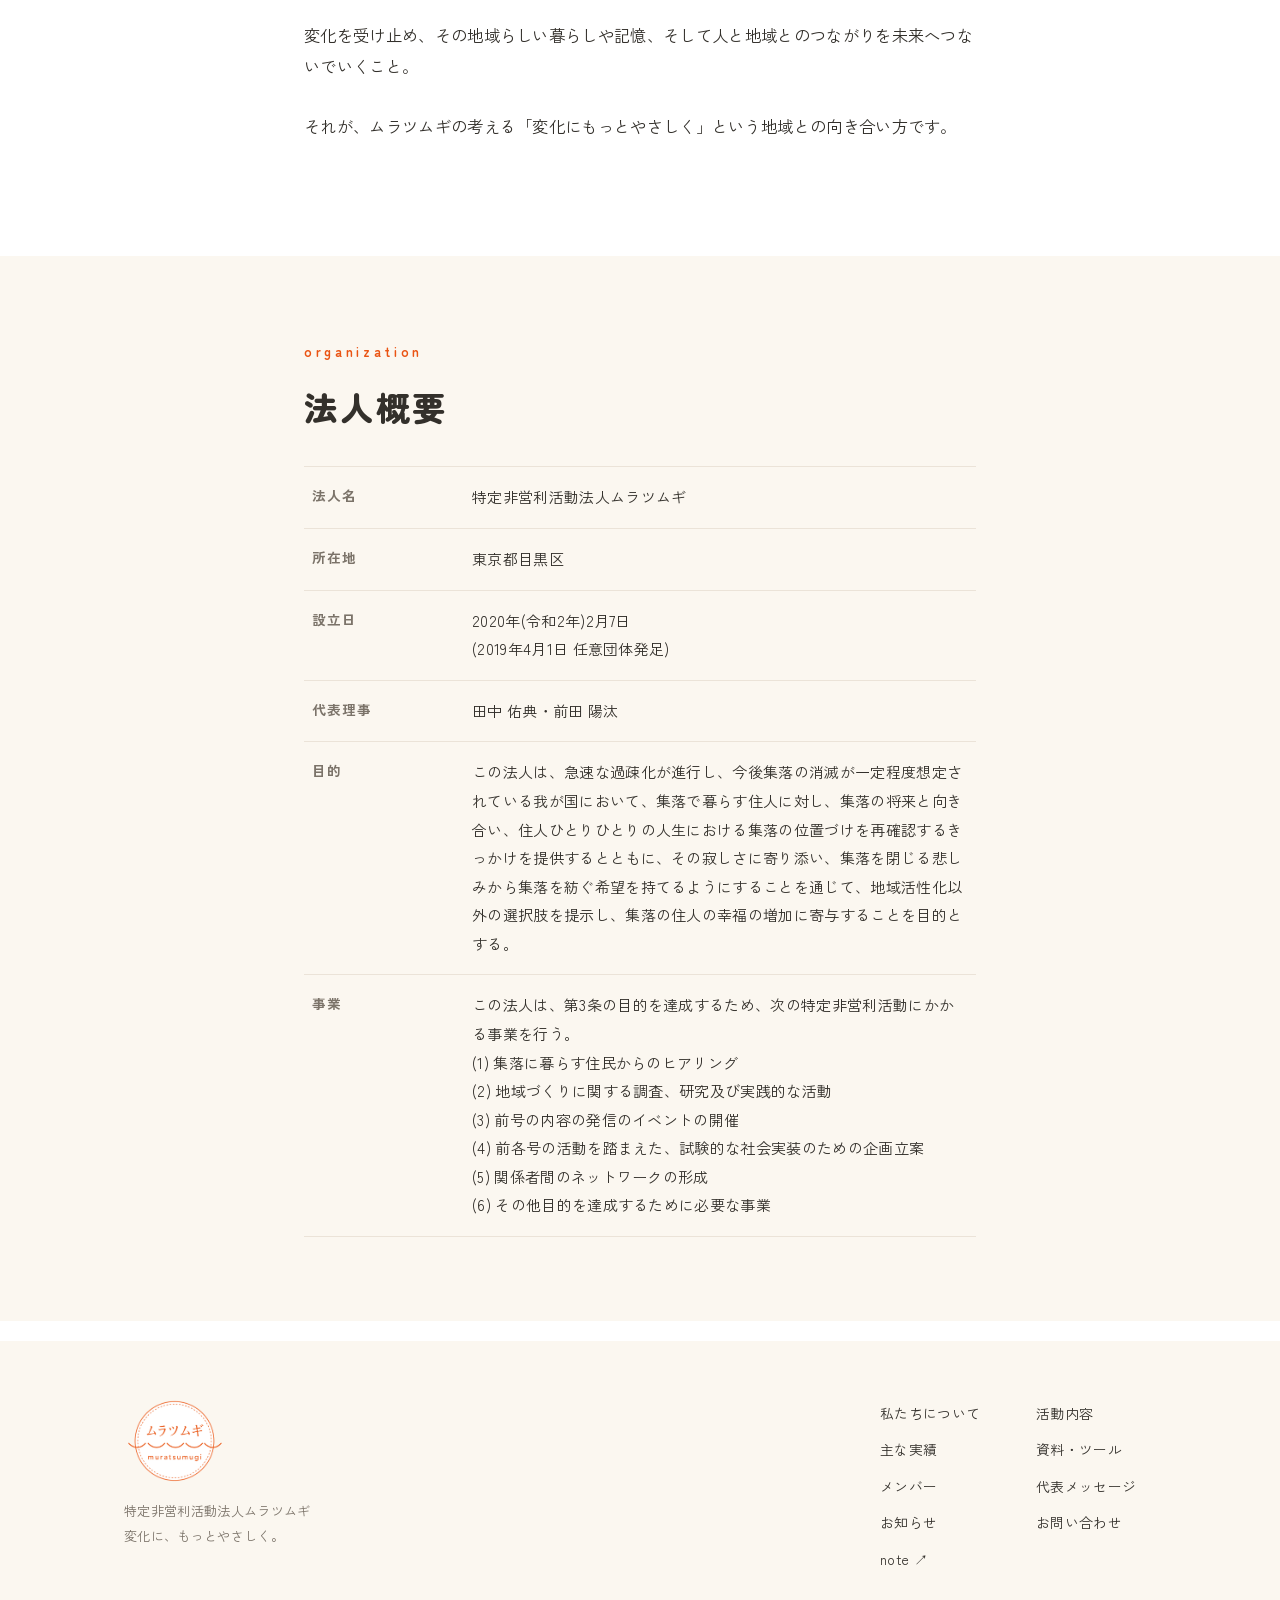
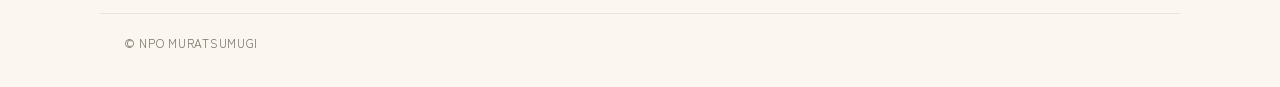
==== commit b6acdd2b: "Add files via upload" ====
--- a/about.html
+++ b/about.html
@@ -5,6 +5,16 @@
 <meta name="viewport" content="width=device-width, initial-scale=1.0">
 <title>私たちについて|特定非営利活動法人ムラツムギ</title>
 <meta name="description" content="ムラツムギの目的と問題意識、団体概要。">
+<meta property="og:type" content="website">
+<meta property="og:title" content="私たちについて|特定非営利活動法人ムラツムギ">
+<meta property="og:description" content="ムラツムギの目的と問題意識、団体概要。">
+<meta property="og:image" content="https://muratsumugi.or.jp/assets/img/ogp.jpg">
+<meta property="og:url" content="https://muratsumugi.or.jp/about.html">
+<meta property="og:site_name" content="特定非営利活動法人ムラツムギ">
+<meta name="twitter:card" content="summary_large_image">
+<meta name="twitter:title" content="私たちについて|特定非営利活動法人ムラツムギ">
+<meta name="twitter:description" content="ムラツムギの目的と問題意識、団体概要。">
+<meta name="twitter:image" content="https://muratsumugi.or.jp/assets/img/ogp.jpg">
 <link rel="icon" href="assets/img/favicon.png">
 <link rel="apple-touch-icon" href="assets/img/icon-180.png">
 <link rel="preconnect" href="https://fonts.googleapis.com">
@@ -28,6 +38,7 @@
         <li><a href="about.html">私たちについて</a></li>
         <li><a href="activities.html">活動内容</a></li>
         <li><a href="works.html">主な実績</a></li>
+        <li><a href="resources.html">資料・ツール</a></li>
         <li><a href="members.html">メンバー</a></li>
         <li><a href="message.html">代表メッセージ</a></li>
         <li><a href="news.html">お知らせ</a></li>
@@ -80,6 +91,7 @@
         <li><a href="about.html">私たちについて</a></li>
         <li><a href="activities.html">活動内容</a></li>
         <li><a href="works.html">主な実績</a></li>
+        <li><a href="resources.html">資料・ツール</a></li>
         <li><a href="members.html">メンバー</a></li>
         <li><a href="message.html">代表メッセージ</a></li>
         <li><a href="news.html">お知らせ</a></li>
--- a/assets/css/style.css
+++ b/assets/css/style.css
@@ -59,7 +59,7 @@
   max-width: var(--w-max); margin: 0 auto; padding: 14px 24px;
   display: flex; align-items: center; justify-content: space-between; gap: 16px;
 }
-.brand { display: flex; align-items: center; gap: 12px; color: var(--sumi); }
+.brand { display: flex; align-items: center; gap: 12px; color: var(--sumi); white-space: nowrap; flex-shrink: 0; }
 .brand img { height: 44px; width: auto; }
 .brand-name {
   font-family: var(--font-display); font-weight: 700; font-size: 1.05rem;
@@ -70,10 +70,10 @@
   letter-spacing: 0.14em;
 }
 
-.global-nav ul { display: flex; gap: 26px; list-style: none; align-items: center; }
+.global-nav ul { display: flex; gap: 20px; list-style: none; align-items: center; }
 .global-nav a {
-  color: var(--sumi); font-size: 0.9rem; font-weight: 500;
-  padding: 6px 2px; position: relative;
+  color: var(--sumi); font-size: 0.86rem; font-weight: 500;
+  padding: 6px 2px; position: relative; white-space: nowrap;
 }
 .global-nav a::after {
   content: ""; position: absolute; left: 0; right: 100%; bottom: 0;
@@ -105,7 +105,7 @@
 .nav-open .nav-toggle span:nth-child(2) { opacity: 0; }
 .nav-open .nav-toggle span:nth-child(3) { top: 22px; transform: rotate(-45deg); }
 
-@media (max-width: 860px) {
+@media (max-width: 1180px) {
   .nav-toggle { display: block; }
   .global-nav {
     display: none;
@@ -445,3 +445,45 @@
   font-family: var(--font-display); font-weight: 900;
   font-size: clamp(1.7rem, 4vw, 2.4rem); letter-spacing: 0.06em;
 }
+
+/* ---------- 資料・ツール ---------- */
+.resource-list { display: grid; gap: 24px; }
+.resource-card {
+  display: grid; grid-template-columns: 150px 1fr; gap: 32px; align-items: start;
+  border: 1.5px dashed var(--line); border-radius: 20px;
+  padding: 32px 30px; background: var(--white);
+  transition: border-color 0.25s ease;
+}
+.resource-card:hover { border-color: var(--shu); }
+.resource-icon {
+  width: 96px; height: 120px; border: 2px dashed var(--shu); border-radius: 10px;
+  display: flex; align-items: flex-end; justify-content: center; padding-bottom: 14px;
+  font-family: var(--font-display); font-weight: 900; color: var(--shu);
+  letter-spacing: 0.1em; background: var(--shu-tint);
+}
+.resource-cover { display: block; transition: transform 0.25s ease; }
+.resource-cover:hover { transform: translateY(-3px); }
+.resource-cover img {
+  width: 100%; border-radius: 4px; background: var(--white);
+  box-shadow: 0 1px 2px rgba(51,48,43,0.08), 0 6px 18px rgba(51,48,43,0.10);
+}
+.resource-body h2 {
+  font-family: var(--font-display); font-weight: 700; font-size: 1.25rem;
+  letter-spacing: 0.04em; margin: 2px 0 10px;
+}
+.resource-body .card-tag {
+  display: inline-block; font-size: 0.72rem; font-weight: 700; color: var(--shu);
+  background: var(--shu-tint); border-radius: 999px; padding: 3px 12px; letter-spacing: 0.08em;
+}
+.resource-body p { font-size: 0.93rem; color: var(--hai); }
+.resource-action { margin-top: 20px; }
+.resource-action .btn small { margin-left: 10px; font-size: 0.75rem; opacity: 0.85; font-weight: 500; }
+.btn--disabled { border-color: var(--line); color: var(--hai); cursor: default; }
+.btn--disabled:hover { background: var(--white); color: var(--hai); }
+.resource-note { margin-top: 40px; font-size: 0.9rem; color: var(--hai); }
+.resource-note a { text-decoration: underline; }
+@media (max-width: 600px) {
+  .resource-card { grid-template-columns: 1fr; gap: 18px; padding: 24px 20px; }
+  .resource-cover { width: 140px; }
+  .resource-icon { width: 64px; height: 80px; font-size: 0.8rem; padding-bottom: 8px; }
+}
